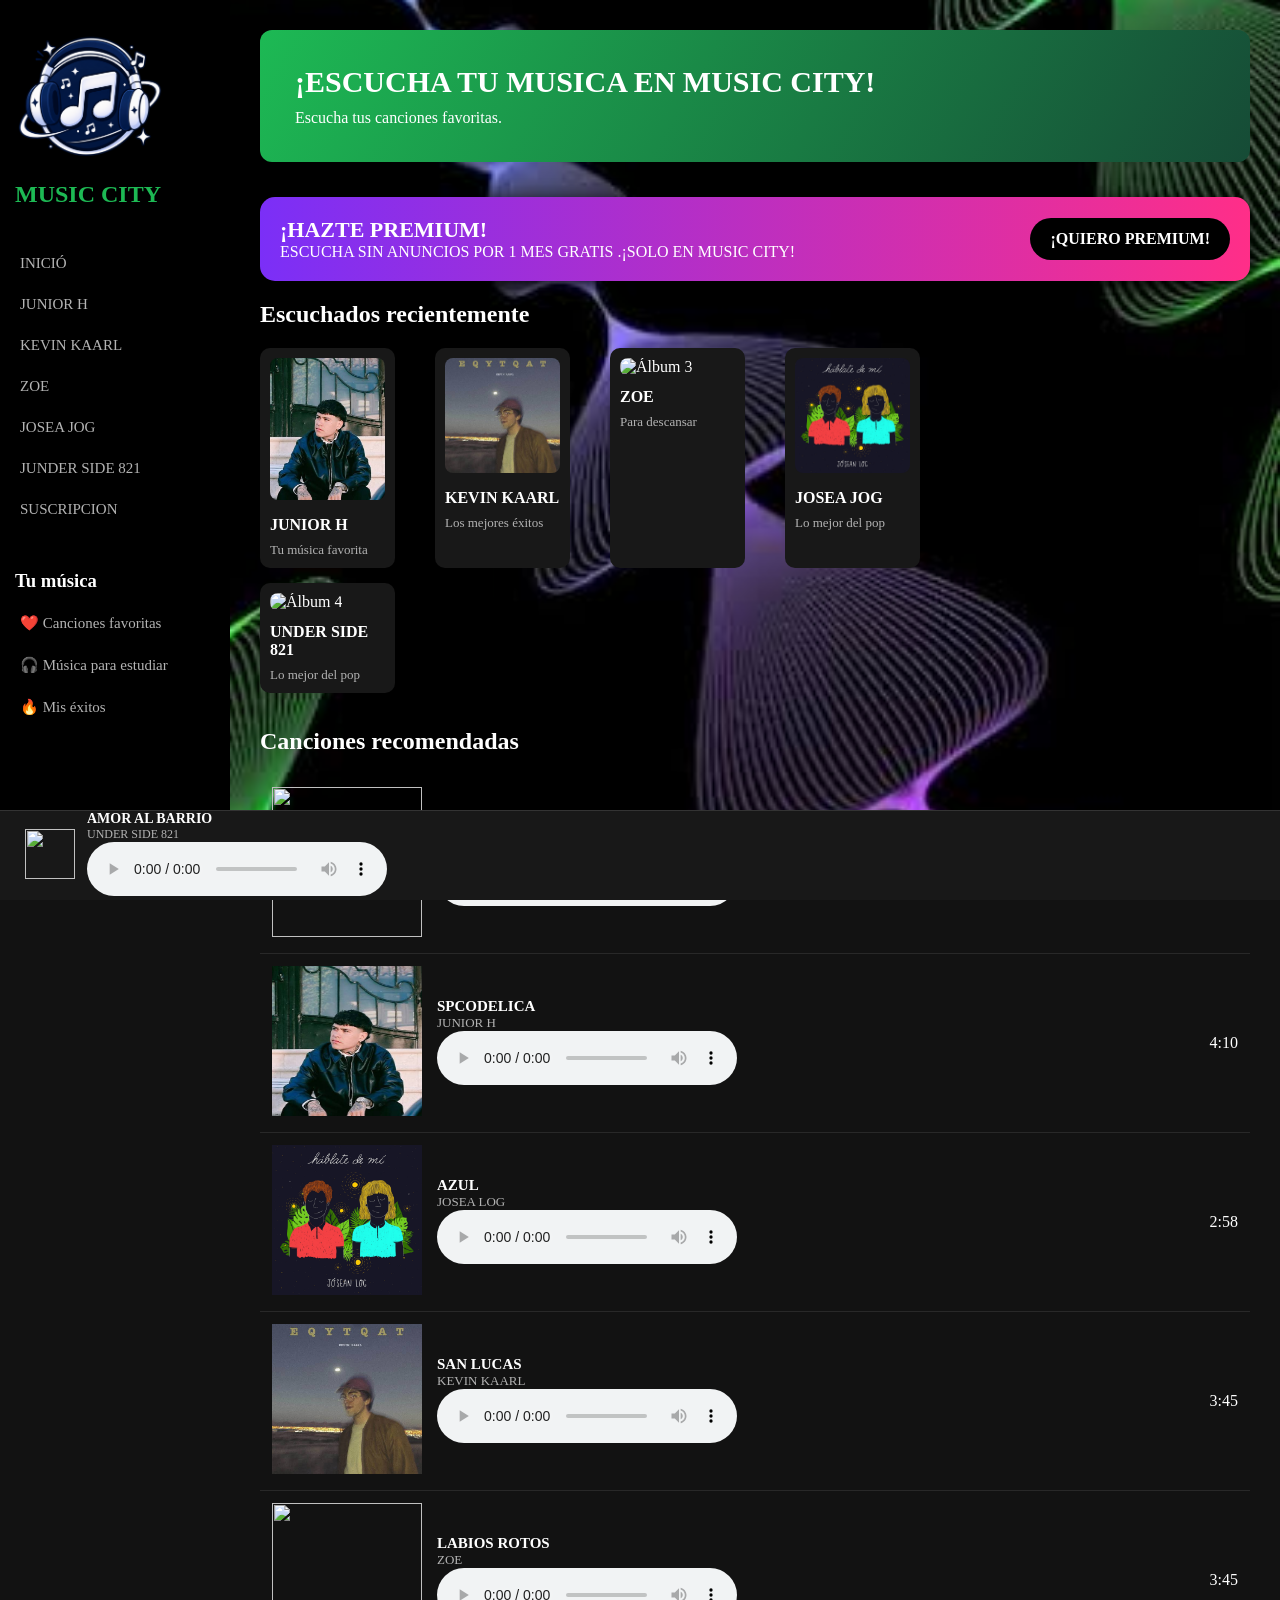
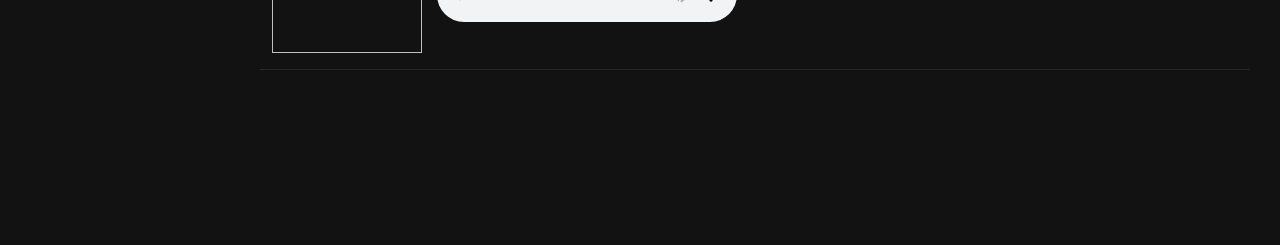
==== index.html @ d6a3f55e "Add files via upload" ====
<!DOCTYPE html>
<html lang="es">
<head>
    <meta charset="UTF-8">
    <meta name="viewport" content="width=device-width, initial-scale=1.0">
    <title>Mi Spotify</title>

    <!-- Conectar archivo CSS -->
    <link rel="stylesheet" href="estilos.css">
    <style>
.albumes {
    display: flex !important;
    flex-direction: row !important; 
    flex-wrap: nowrap !important;
    gap: 10px !important;
    
}

.album {
    background-color: #181818;
    padding: 10px !important;
    border-radius: 10px;
    width: 135px !important;
    flex-shrink: 0 !important;
    box-sizing: border-box !important;
    transition: 0.3s;
}
    </style>
</head>

<body>

    <!-- Menu lateral -->
    <aside class="menu">
        <h1> <img src="musica.png" width="150" heigth="150">MUSIC CITY</h1>

        <nav>
            <a href="#">INICIÓ</a>
            <a href="junior.html">JUNIOR H</a>
            <a href="kevin.html">KEVIN KAARL</a>
            <a href="zoe.html">ZOE</a>
            <a href="log.html">JOSEA JOG</a>
            <a href="under.html">JUNDER SIDE 821</a>
            <a href="formulario.html">SUSCRIPCION</a>
        </nav>

        <div class="playlists">
            <h3>Tu música</h3>
            <a href="#">❤️ Canciones favoritas</a>
            <a href="#">🎧 Música para estudiar</a>
            <a href="#">🔥 Mis éxitos</a>
        </div>
    </aside>

    <!-- Contenido principal -->
    <main class="contenido">

        <header>
            <h2>¡ESCUCHA TU MUSICA EN MUSIC CITY!</h2>

            <p>Escucha tus canciones favoritas.</p>
        </header>

        <!--ANUNCIO-->
        <div id="anuncio" style="background: linear-gradient(90deg, #7b2ff7, #ff2e88); padding: 20px; border-radius: 15px; display: flex; justify-content: space-between;align-items: center; box-shadow: 0px 5px 20px black;margin: 20px 0;"">
        <div>

            <b style="color:white; font-size:22px;">¡HAZTE PREMIUM!</b><br>
            <span style="color:white;">ESCUCHA SIN ANUNCIOS POR 1 MES GRATIS .¡SOLO EN MUSIC CITY!</span>

            </div>

            <a href="formulario.html"  style="background: black; color: white; padding: 12px 20px;border-radius:30px; text-decoration: none; font-weight: bold;white-space: nowrap;"">¡QUIERO PREMIUM!</a>
            
            </div>

        <!-- Seccion de albumes -->
        <section>
            <h2>Escuchados recientemente</h2>

            <div class="albumes" style="display: grid !important; grid-template-columns: 160px 160px 160px 160px !important; gap: 15px !important;"">
            <div class="album" onclick="location.href='junior.html'">
                    <img src="JUNIOR H.jpg" width="150" height="150" alt="Álbum 1">
                    <h3>JUNIOR H</h3>
                    <p>Tu música favorita</p>
                </div>

                    <div class="album" onclick="location.href='kevin.html'">
                    <img src="kevin.jpg" width="150" height="150" alt="Álbum 2">
                    <h3>KEVIN KAARL</h3>
                    <p>Los mejores éxitos</p>
                </div>


                    <div class="album" onclick="location.href='zoe.html'">
                    <img src="zoe.jpg" width="150" height="150" alt="Álbum 3">
                    <h3>ZOE</h3>
                    <p>Para descansar</p>
                </div>

                    <div class="album" onclick="location.href='log.html'">
                    <img src="josea.png" width="150" height="150" alt="Álbum 4">
                    <h3>JOSEA JOG</h3>
                    <p>Lo mejor del pop</p>
                </div>

                    <div class="album" onclick="location.href='under.html'">
                    <img src="under.jpg" width="150" height="150" alt="Álbum 4">
                    <h3>UNDER SIDE 821</h3>
                    <p>Lo mejor del pop</p>
                </div>

            </div>
        </section>

        <!-- Canciones -->
        <section>
            <h2>Canciones recomendadas</h2>

            <div class="cancion">
                <span><img src="under.jpg" width="150" height="150"></span>
                <div>
                    <h3>AMOR AL BARRIO</h3>
                    <p>UNDER SIDE 821</p>
                    <audio controls src="amor al barrio.m4a"></audio>
                </div>
                <span>3:25</span>
            </div>

            <div class="cancion">
                <span><img src="JUNIOR H.jpg" width="150" height="150"> </span>
                <div>
                    <h3>SPCODELICA</h3>
                    <p>JUNIOR H</p>
                    <audio controls src="PARIS.m4a"></audio>
                </div>
                <span>4:10</span>
            </div>

            <div class="cancion">
                <span><img src="josea.png" width="150" height="150"></span>
                <div>
                    <h3>AZUL</h3>
                    <p>JOSEA LOG</p>
                    <audio controls src="josealog.m4a"></audio>
                </div>
                <span>2:58</span>
            </div>

            <div class="cancion">
                <span><img src="kevin.jpg" width="150" height="150"></span>
                <div>
                    <h3>SAN LUCAS</h3>
                    <p>KEVIN KAARL</p>
                    <audio controls src="kevin.m4a"></audio>
                </div>
                <span>3:45</span>
            </div>
             <div class="cancion">
                <span><img src="zoe.jpg" width="150" height="150"></span>
                <div>
                    <h3>LABIOS ROTOS</h3>
                    <p>ZOE</p>
                    <audio controls src="kevin.m4a"></audio>
                </div>
                <span>3:45</span>
            </div>

        </section>

    </main>

    <!-- Reproductor inferior -->
    <footer class="reproductor">

        <div class="info-cancion">
            <span><img src="under.jpg" width="50" height="50"></span>
            <div>
                <h4>AMOR AL BARRIO</h4>
                <p>UNDER SIDE 821</p>
                <audio controls src="amor al barrio.m4a"></audio>
                </div>
            </div>
        

        
</body>
</html>
---- estilos.css ----
/* Estilos generales */
* {
    margin: 0;
    padding: 0;
    box-sizing: border-box;
}

body {
    background-image: url("imagen.jpg");
    background-size: cover;
    background-position: center;
    background-attachment: fixed;
    background-color: #121212;
    color:white; 
}

/* Menu lateral */
.menu {
    width: 230px;
    height: 100vh;
    background-color: #000000;
    padding: 25px 15px;
    position: fixed;
    left: 0;
    top: 0;
}

.menu h1 {
    color: #1DB954;
    margin-bottom: 35px;
}

.menu nav a,
.playlists a {
    display: block;
    color: #b3b3b3;
    text-decoration: none;
    padding: 12px 5px;
    font-size: 15px;
}

.menu a:hover {
    color: white;
}

.playlists {
    margin-top: 40px;
}

.playlists h3 {
    margin-bottom: 10px;
}

/* Contenido principal */
.contenido {
    margin-left: 230px;
    padding: 30px;
    width: calc(100% - 230px);
    margin-bottom: 110px;
}

header {
    background: linear-gradient(120deg, #1DB954, #164B36);
    padding: 35px;
    border-radius: 12px;
    margin-bottom: 35px;
}

header h2 {
    font-size: 30px;
    margin-bottom: 10px;
}

/* Albumes */
section {
    margin-bottom: 35px;
}

section h2 {
    margin-bottom: 20px;
}

.albumes {
    display: flex !important;
    flex-direction: row !important; 
    flex-wrap: nowrap !important;
    gap: 10px !important;
    
}

.album {
    background-color: #181818;
    padding: 10px !important;
    border-radius: 10px;
    width: 135px !important;
    flex-shrink: 0 !important;
    box-sizing: border-box !important;
    transition: 0.3s;
}

.album:hover {
    background-color: #282828;
    transform: scale(1.03);
}

.album img {
    width: 100%;
    height: auto;
    border-radius: 8px;
    margin-bottom: 12px;
}

.album h3 {
    font-size: 16px;
    margin-bottom: 8px;
}

.album p {
    color: #b3b3b3;
    font-size: 13px;
}

/* Lista de canciones */
.cancion {
    display: flex;
    align-items: center;
    gap: 15px;
    padding: 12px;
    border-bottom: 1px solid #282828;
}

.cancion:hover {
    background-color: #282828;
}

.cancion div {
    flex: 1;
}

.cancion h3 {
    font-size: 15px;
}

.cancion p {
    color: #b3b3b3;
    font-size: 13px;
}

/* Reproductor inferior */
.reproductor {
    background-color: #181818;
    border-top: 1px solid #333;
    position: fixed;
    bottom: 0;
    left: 0;
    width: 100%;
    height: 90px;
    display: flex;
    justify-content: space-between;
    align-items: center;
    padding: 15px 25px;
}

.info-cancion {
    display: flex;
    align-items: center;
    gap: 12px;
    width: 25%;
}

.info-cancion h4 {
    font-size: 14px;
}

.info-cancion p {
    color: #b3b3b3;
    font-size: 12px;
}

.controles {
    width: 45%;
    text-align: center;
}

.botones button {
    background: none;
    color: white;
    border: none;
    font-size: 20px;
    margin: 0 12px;
    cursor: pointer;
}

.botones .play {
    background-color: white;
    color: black;
    border-radius: 50%;
    padding: 8px 12px;
}

.barra {
    display: flex;
    align-items: center;
    gap: 10px;
    font-size: 11px;
    margin-top: 8px;
}

.progreso {
    background-color: #555;
    height: 5px;
    border-radius: 5px;
    flex: 1;
}

.avance {
    background-color: #1DB954;
    width: 30%;
    height: 5px;
    border-radius: 5px;
}

/* Volumen */
.volumen {
    width: 20%;
    text-align: right;
    color: #b3b3b3;
}

/* Adaptacion para celulares */
@media (max-width: 700px) {

    .menu {
        width: 150px;
    }

    .contenido {
        margin-left: 150px;
        width: calc(100% - 150px);
        padding: 15px;
    }

    .album {
        width: 140px;
    }

    .reproductor {
        padding: 10px;
    }

    .volumen {
        display: none;
    }

    .info-cancion {
        width: 30%;
    }

    .controles {
        width: 65%;
    }
}
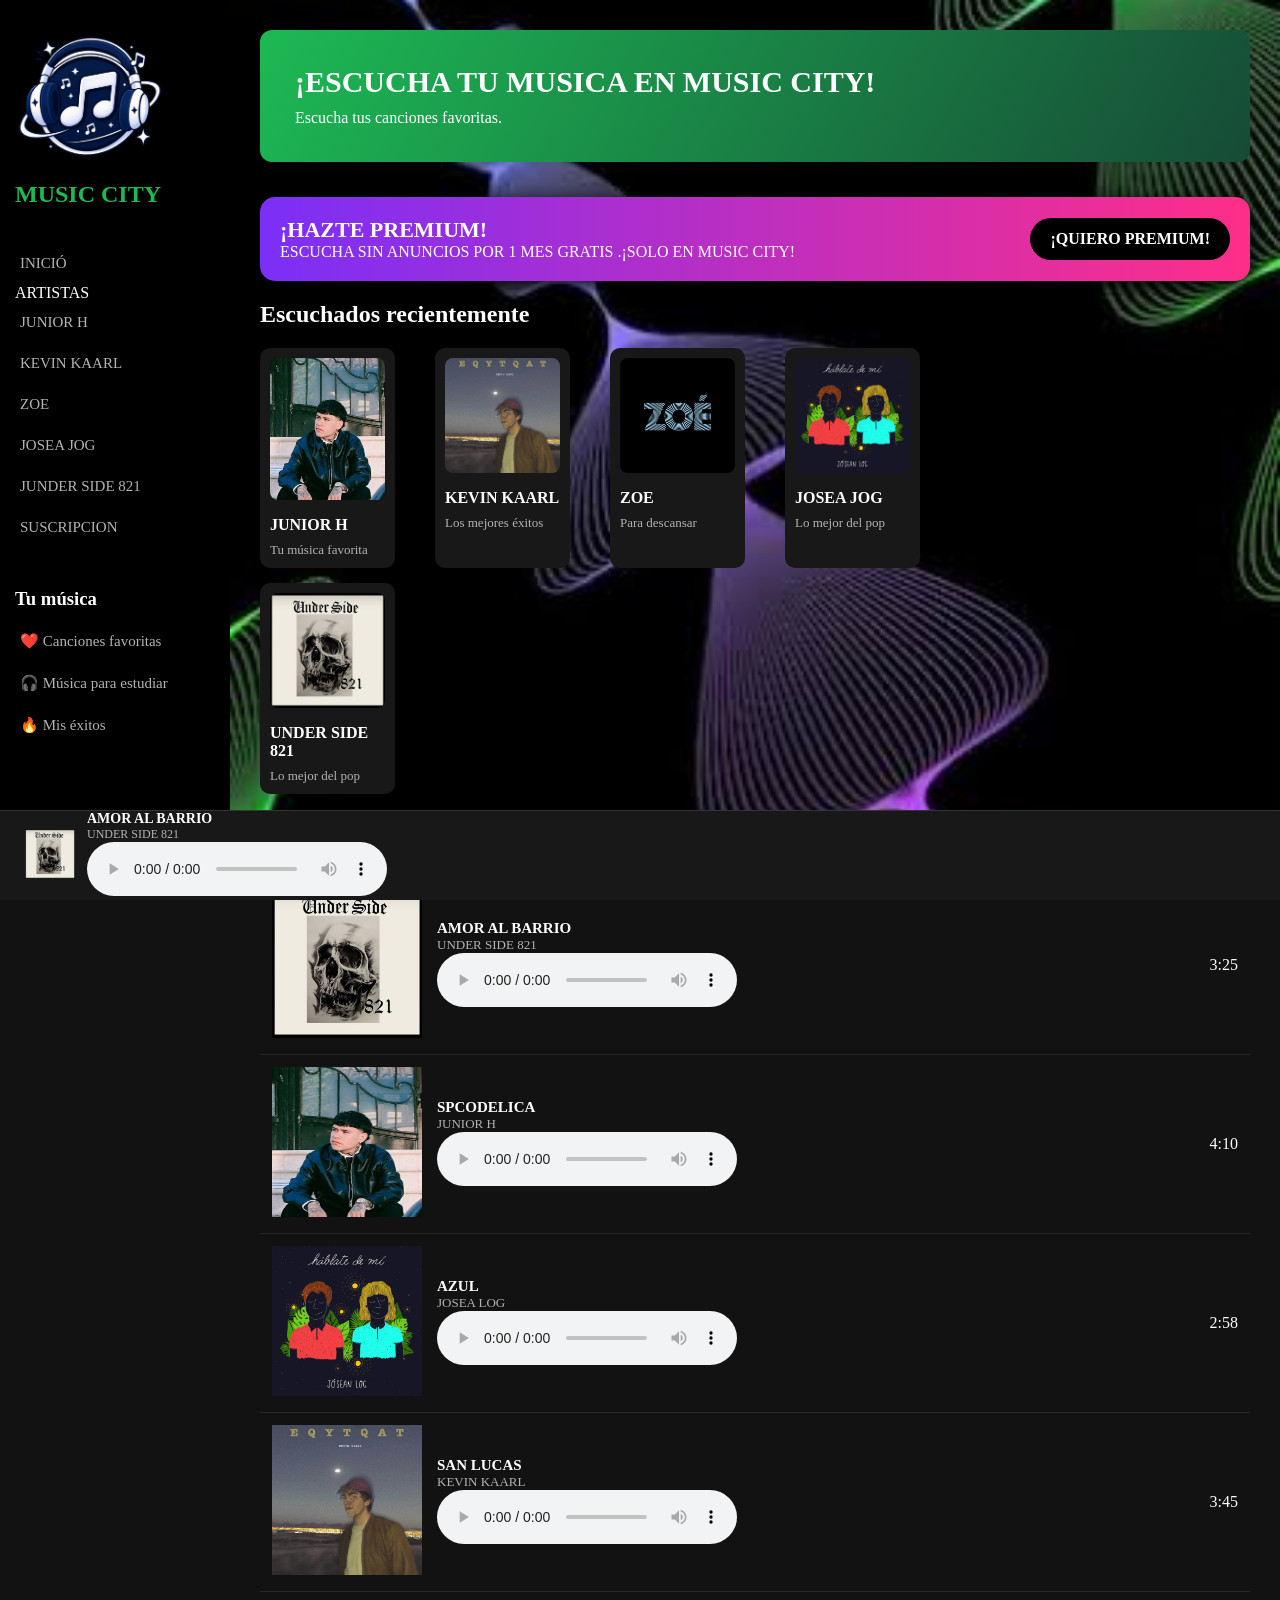
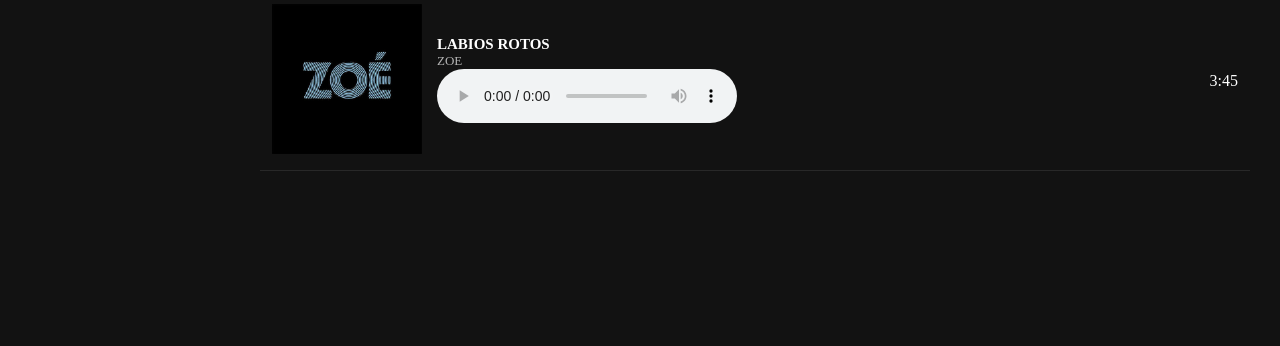
==== commit 31eac1cc: "Add files via upload" ====
--- a/index.html
+++ b/index.html
@@ -36,13 +36,15 @@
 
         <nav>
             <a href="#">INICIÓ</a>
+
+            <ditails class="desplegable">
+            <summary>ARTISTAS</summary>
             <a href="junior.html">JUNIOR H</a>
             <a href="kevin.html">KEVIN KAARL</a>
             <a href="zoe.html">ZOE</a>
             <a href="log.html">JOSEA JOG</a>
             <a href="under.html">JUNDER SIDE 821</a>
             <a href="formulario.html">SUSCRIPCION</a>
-        </nav>
 
         <div class="playlists">
             <h3>Tu música</h3>
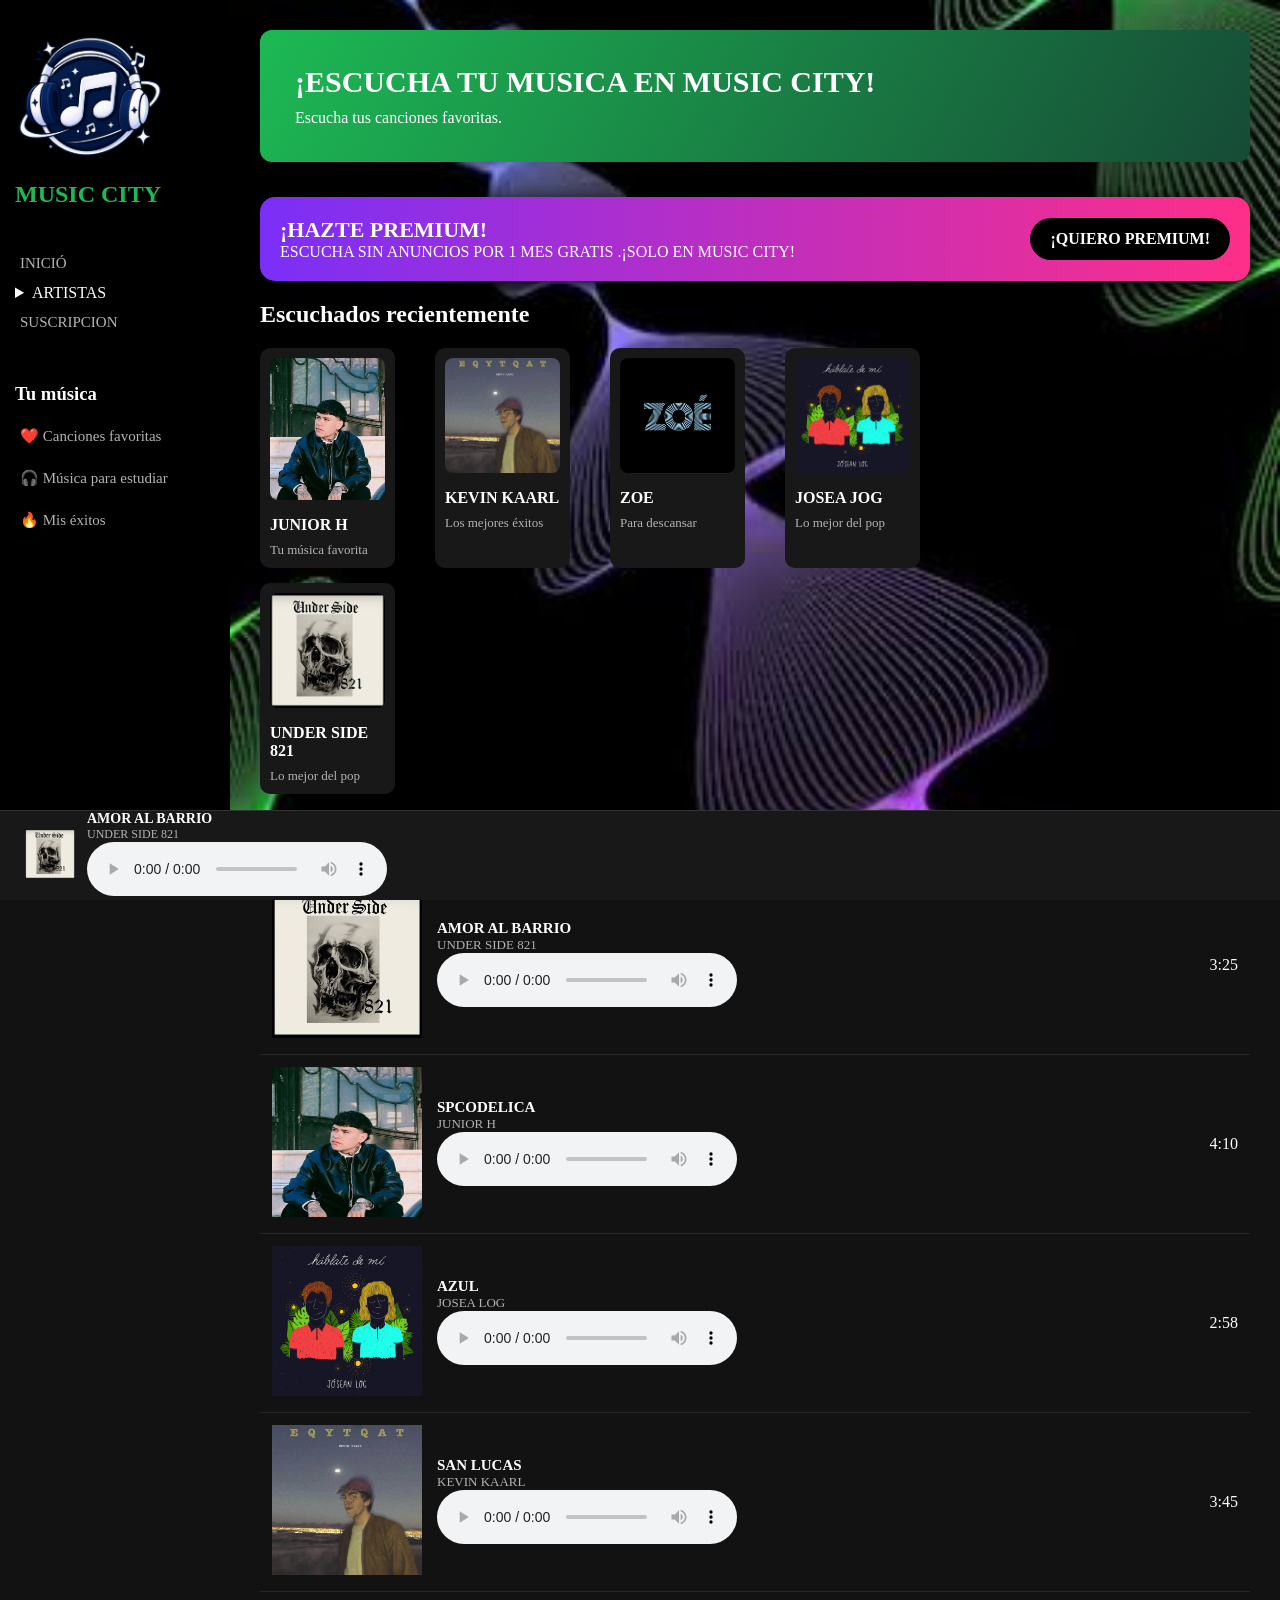
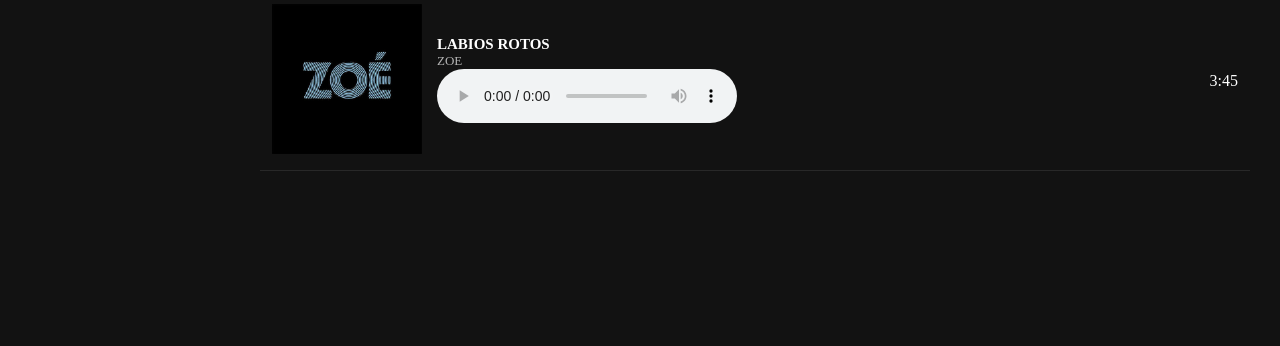
==== commit f44bc6b7: "Add files via upload" ====
--- a/index.html
+++ b/index.html
@@ -37,13 +37,14 @@
         <nav>
             <a href="#">INICIÓ</a>
 
-            <ditails class="desplegable">
+            <details class="desplegable">
             <summary>ARTISTAS</summary>
             <a href="junior.html">JUNIOR H</a>
             <a href="kevin.html">KEVIN KAARL</a>
             <a href="zoe.html">ZOE</a>
             <a href="log.html">JOSEA JOG</a>
             <a href="under.html">JUNDER SIDE 821</a>
+        </details>
             <a href="formulario.html">SUSCRIPCION</a>
 
         <div class="playlists">
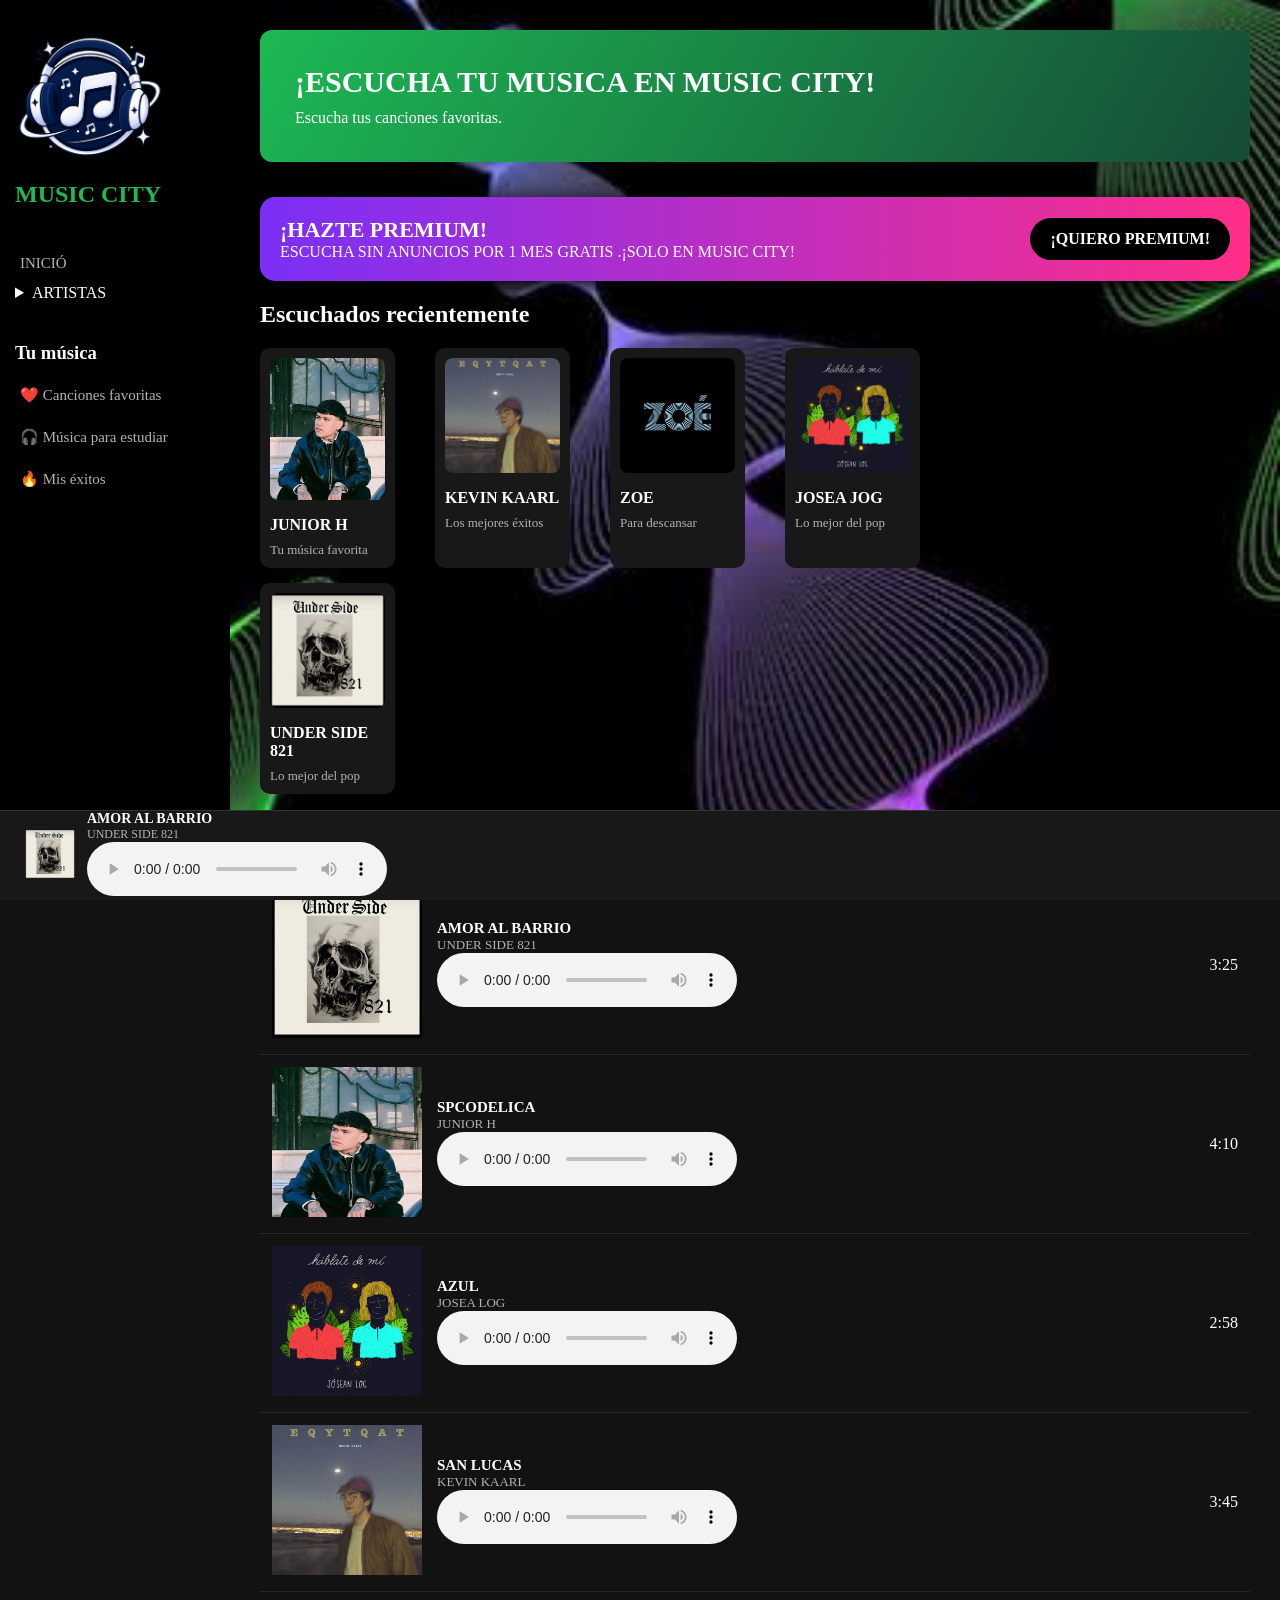
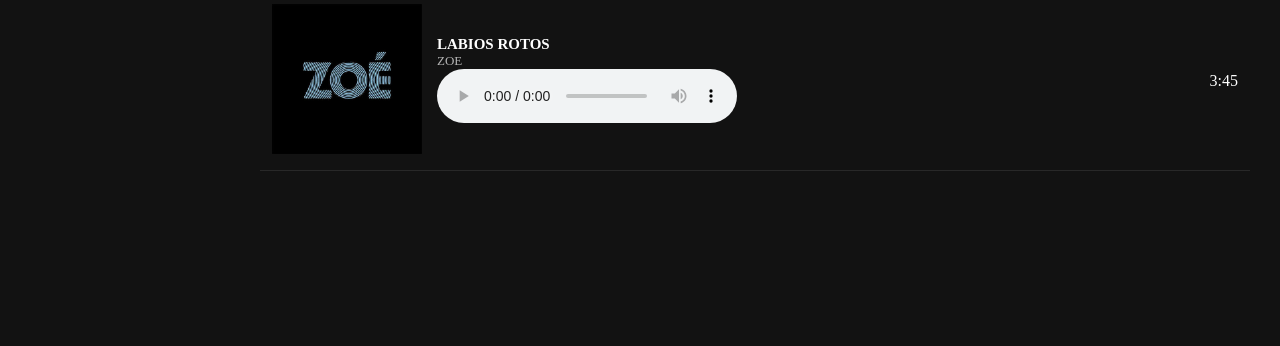
==== commit 89bd4187: "Add files via upload" ====
--- a/index.html
+++ b/index.html
@@ -44,8 +44,9 @@
             <a href="zoe.html">ZOE</a>
             <a href="log.html">JOSEA JOG</a>
             <a href="under.html">JUNDER SIDE 821</a>
-        </details>
+    
             <a href="formulario.html">SUSCRIPCION</a>
+             </details>
 
         <div class="playlists">
             <h3>Tu música</h3>
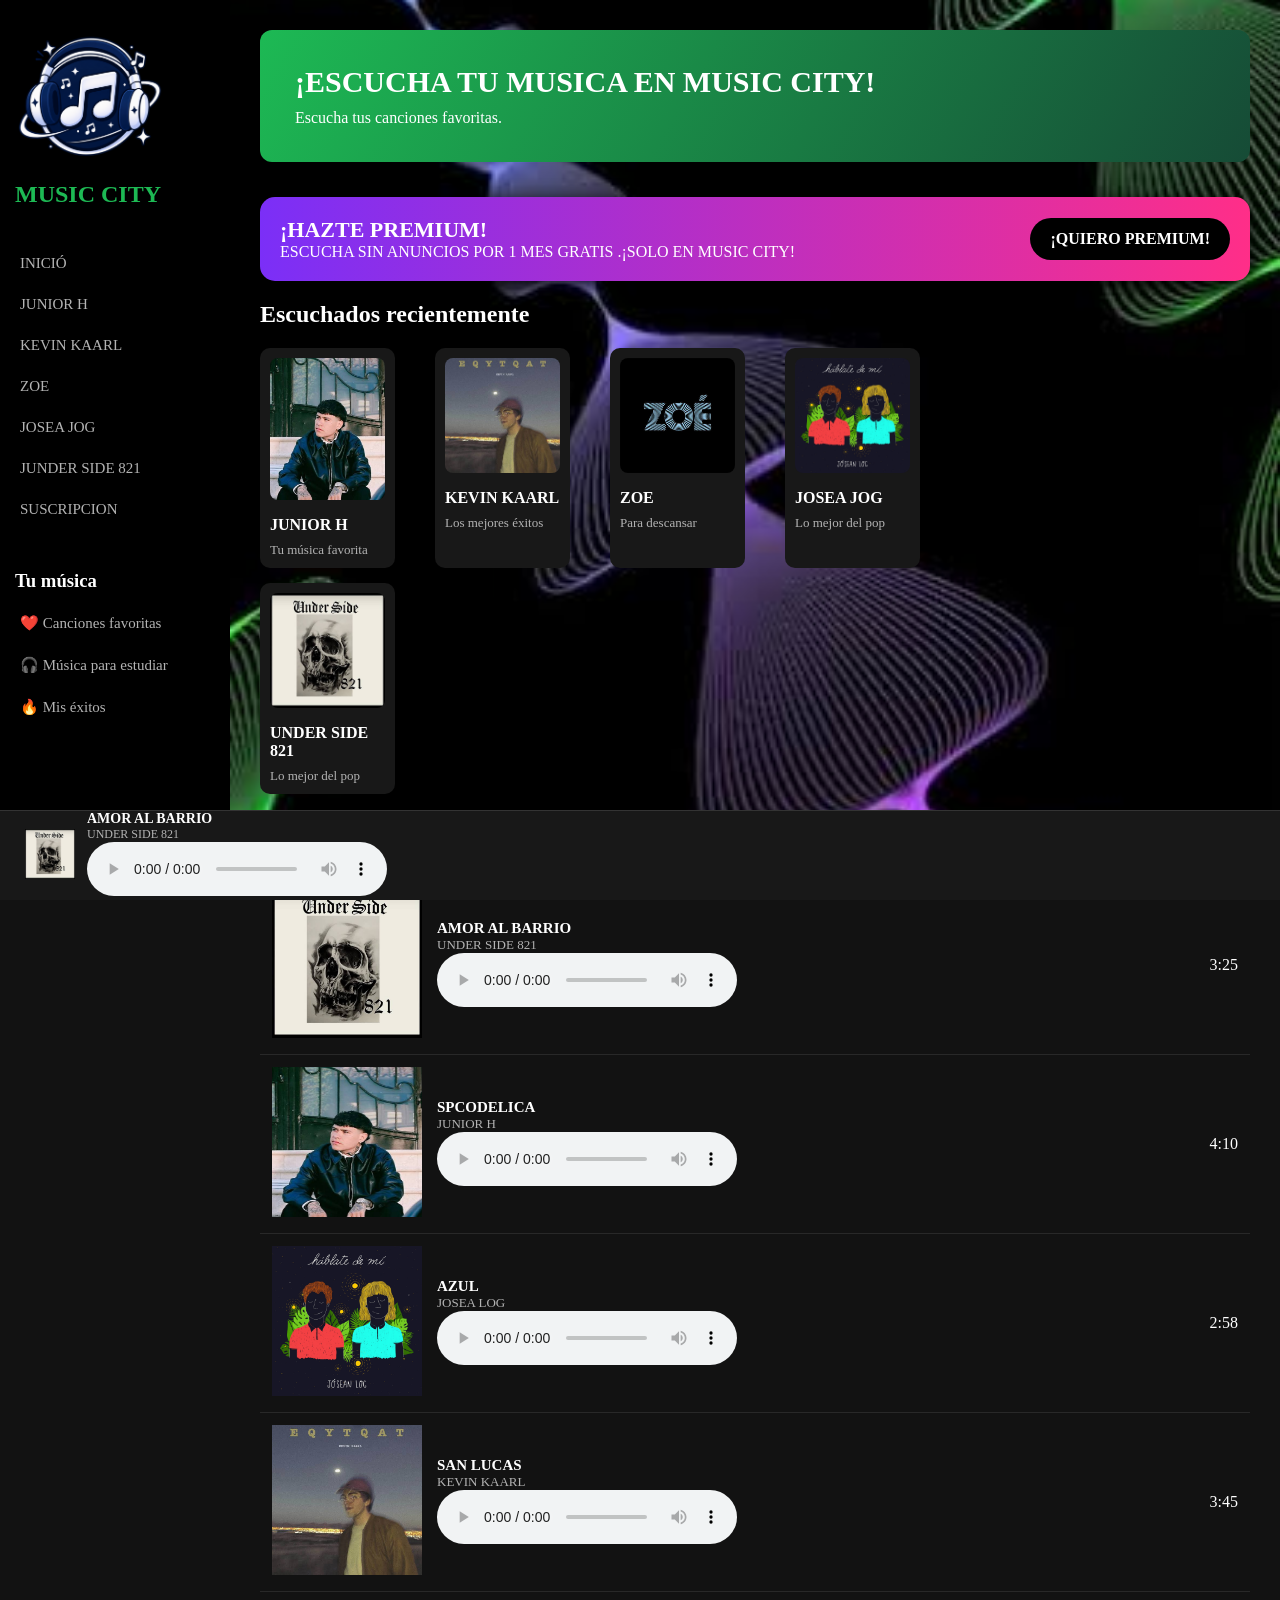
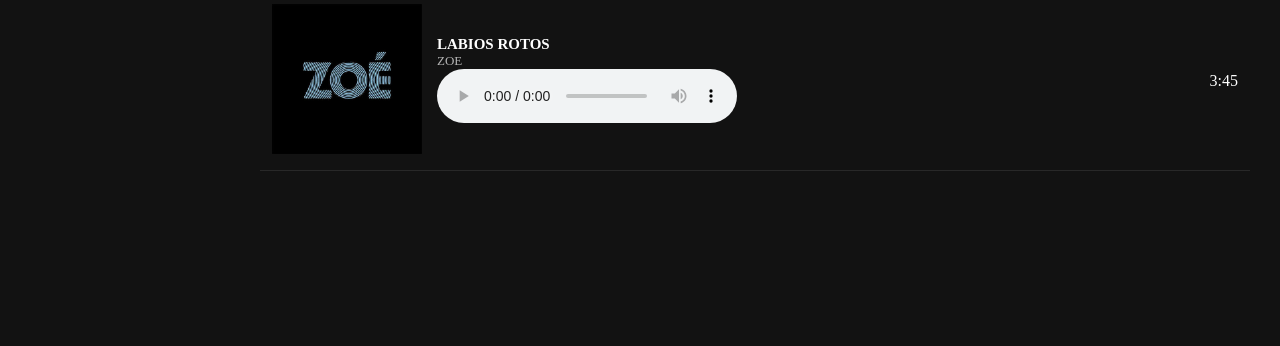
==== commit ca354a74: "Add files via upload" ====
--- a/index.html
+++ b/index.html
@@ -37,8 +37,7 @@
         <nav>
             <a href="#">INICIÓ</a>
 
-            <details class="desplegable">
-            <summary>ARTISTAS</summary>
+           
             <a href="junior.html">JUNIOR H</a>
             <a href="kevin.html">KEVIN KAARL</a>
             <a href="zoe.html">ZOE</a>
@@ -46,7 +45,7 @@
             <a href="under.html">JUNDER SIDE 821</a>
     
             <a href="formulario.html">SUSCRIPCION</a>
-             </details>
+            
 
         <div class="playlists">
             <h3>Tu música</h3>
